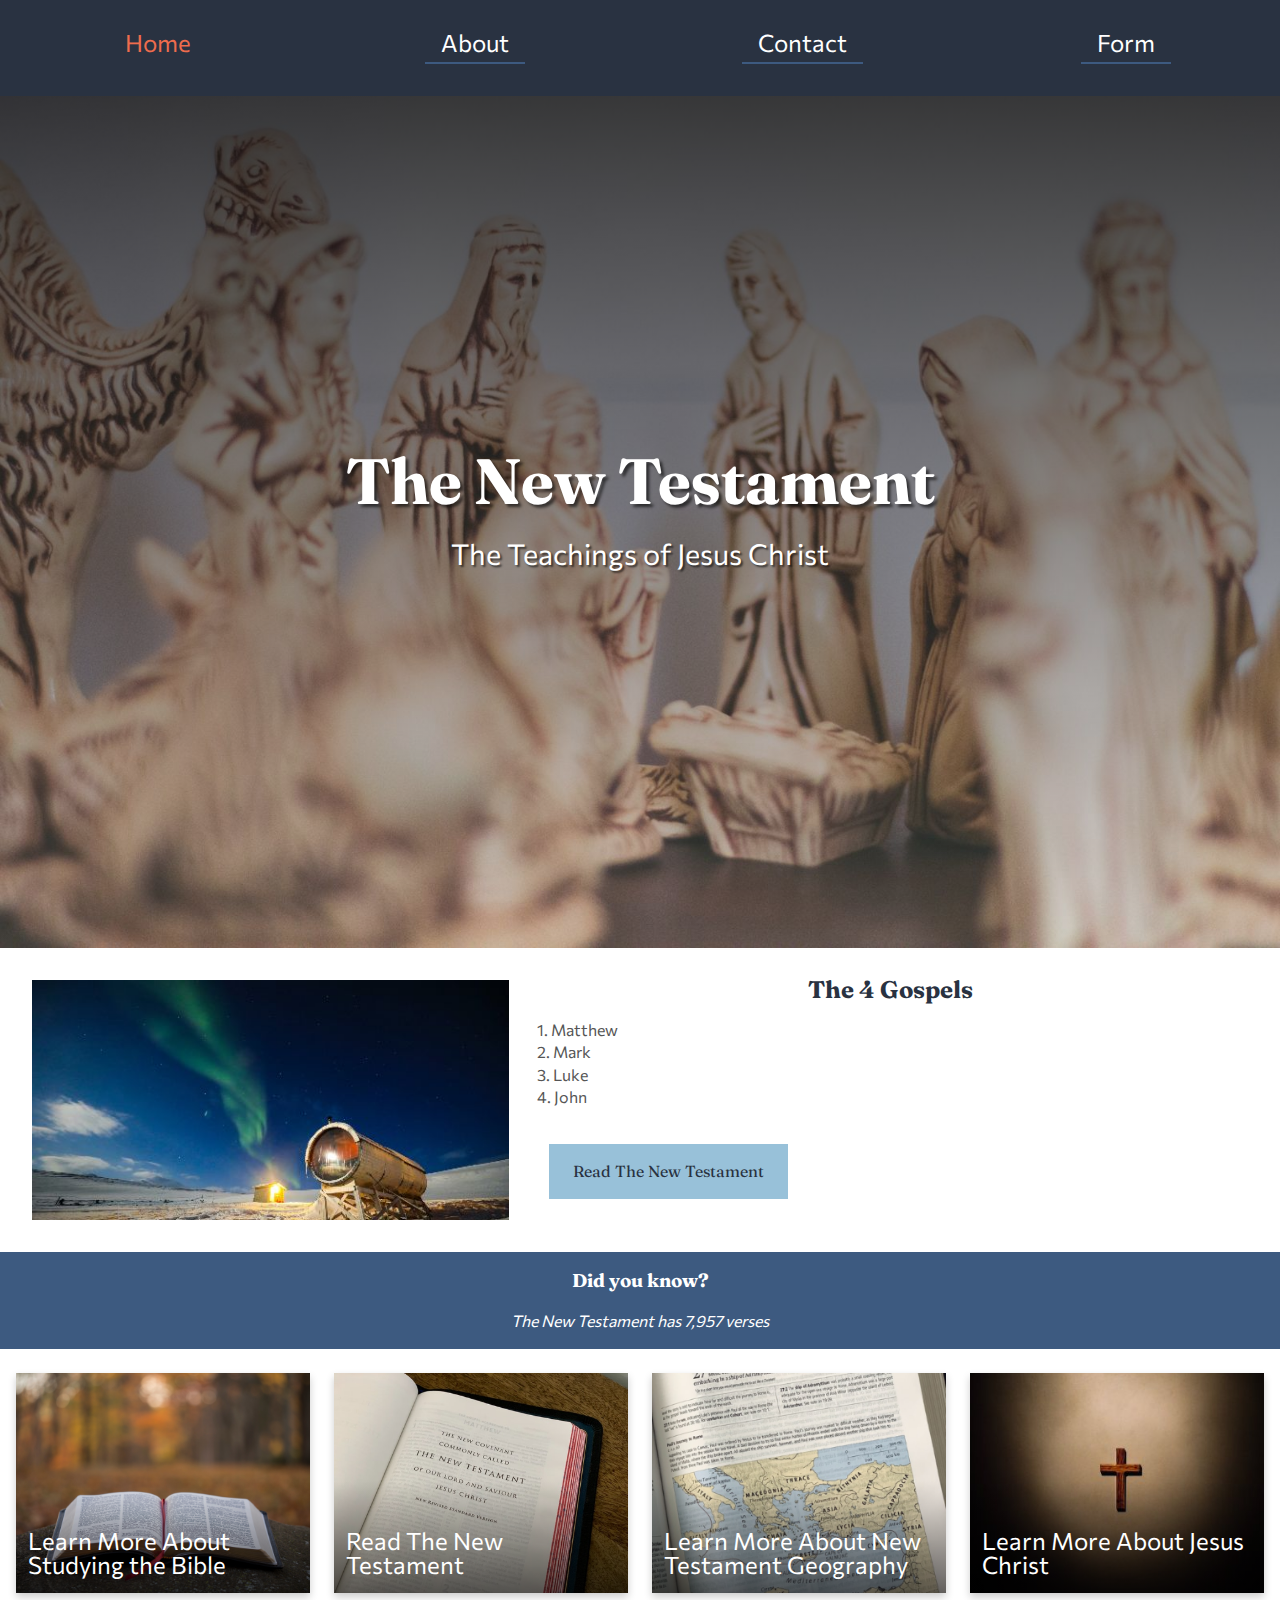
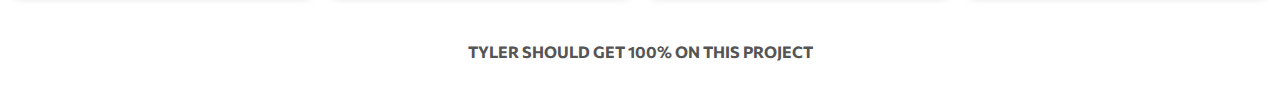
==== index.html @ 137e2f6b "commit" ====
<!DOCTYPE html>
<html lang="en">

<head>

    <meta charset="UTF-8">
    <meta http-equiv="X-UA-Compatible" content="IE=edge">
    <meta name="viewport" content="width=device-width, initial-scale=1.0">
    <meta name="description" content="This is a website for Tyler Sheffield's New Testament Project">
    <meta property="og:title" content="Tyler's New Testament Project" />
    <meta property="og:description" content="This is a website for Tyler Sheffield's New Testament Project" />
    <meta property="og:image" content="images/biblencross.svg">
    <meta property="og:type" content="website" />
    <meta property="og:url" content="https://tbsheff.github.io/NewTestamentPage/" />
    <meta property="og:site_name" content="The New Testament" />
    <link rel="apple-touch-icon" sizes="180x180" href="./apple-touch-icon.png">
    <link rel="icon" type="image/png" sizes="32x32" href="./favicon-32x32.png">
    <link rel="icon" type="image/png" sizes="16x16" href="./favicon-16x16.png">
    <link rel="manifest" href="./site.webmanifest">
    <link rel="shortcut icon" href="./favicon.ico">
    <link rel="stylesheet" href="Styles/normalize.css">
    <link rel="preconnect" href="https://fonts.googleapis.com">
    <link rel="preconnect" href="https://fonts.gstatic.com" crossorigin>
    <link
        href="https://fonts.googleapis.com/css2?family=Commissioner:wght@400;700&family=Fraunces:ital,wght@0,400;0,700;1,400&display=swap"
        rel="stylesheet">
    <link rel="stylesheet" href="Styles/main.css">
    <meta name="msapplication-TileColor" content="#da532c">
    <meta name="msapplication-config" content="./browserconfig.xml">
    <meta name="theme-color" content="#ffffff">
    <title>The New Testament</title>
    <script>
        window.addEventListener("DOMContentLoaded", () => {
            document.querySelector(".menu-icon").addEventListener("click", () => {
                document.querySelector(".main-menu").classList.toggle("menu-show");
            });
        });
    </script>
</head>
<body>
<header>
    <div class="main-menu">
        <div class="menu-icon">
            <svg viewbox="0 0 60 60" width="60px" height="60px">
                <line x1="5%" y1="50%" x2="95%" y2="50%" />
                <line x1="5%" y1="50%" x2="95%" y2="50%" />
            </svg>
        </div>
    <nav>
        <ul>
            <li>
                <div class="active-page">Home</div>
            </li>
            <li><a href="about">About</a></li>
            <li><a href="contact">Contact</a></li>
            <li><a href="form">Form</a></li>
        </ul>
    </nav>
    </div>
</header>


    
    <div class="hero">
        <picture>
            <source srcset="images/nativityscene1.jpg" media="(min-width: 901px)">
            <source srcset="images/stainedglass900.jpg" media="(min-width: 401px)">
            <source srcset="images/nativityscene400.jpg" media="(max-width: 400px)">
            <img src="images/mountain900.jpg" alt="Mountain Landscape">
        </picture>
        <div class="overlay">
            <div class="text-group">
                <h1>The New Testament</h1>
                <p>The Teachings of Jesus Christ</p>
            </div>
        </div>
    </div>

    <article class="panel">

        <div class="text-wrapper">
            <h2>The 4 Gospels</h2>

            <ol>
                <li>Matthew</li>
                <li>Mark</li>
                <li>Luke</li>
                <li>John</li>
            </ol>
            <a class="button" href="https://www.churchofjesuschrist.org/study/scriptures/nt?lang=eng" target="_blank"
                rel="noopener">Read The New Testament</a>
        </div>
            <div class="image-wrapper left">
                <img src="images/arcticscene.jpg" alt="The Northern Lights over an Arctic scene">
            </div>
    </article>

    <aside>
        <h3>Did you know?</h3>
        <!--  <figure> <img src="images/nightsky.jpg" alt="Night Sky">
            <figcaption>The Night Sky</figcaption> 
        </figure> -->
        <p><em>The New Testament has 7,957 verses</em></p>
    </aside>

    <div class="cards">
        <div class="card">
            <div class="img-wrapper">
                <a href=""><img src="images/biblelandscape.png" alt="Bible open on a table"></a>
            </div>
            <p>Learn More About Studying the Bible</p>
        </div>
        <div class="card">
            <div class="img-wrapper">
                <a href=""><img src="images/newtestamentcoverpage.png" alt="The New Testament Cover Page"></a>
            </div>
            <p>Read The New Testament</p>
        </div>
        <div class="card">
            <div class="img-wrapper">
                <a href=""><img src="images/biblemapsqr.png" alt="Bible Map"></a>
            </div>
            <p>Learn More About New Testament Geography</p>
        </div>
        <div class="card">
            <div class="img-wrapper">
                <a href=""><img src="images/cross.jpg" alt="Illuminated Cross"></a>
            </div>
            <p>Learn More About Jesus Christ</p>
        </div>
    </div>
    <footer>
        <p><strong>TYLER SHOULD GET 100% ON THIS PROJECT</strong></p>
    </footer>
</body>

</html>
---- Styles/main.css ----
:root {
    --burnt-sierra: #ee6c4d;
    --slate: #293241;
    --pale-cerulean: #98c1d9;
    --prussian-blue: #3d5a80;
}

* {
    box-sizing: border-box;
}

img {
    width: 100%;
    height: auto;
    display: block;
}

.button,
button {
    display: inline-block;
    text-align: center;
    background-color: var(--pale-cerulean);
    color: var(--slate);
    padding: 1em 1.5em;
    border: 1px solid #000;
    cursor: pointer;
    font-family: 'Fraunces', serif;
    margin-left: 50px;
    margin-top: 25px;
    margin-bottom: 25px;
    text-decoration: none;
    border: none;
    overflow: hidden;
    position: relative;
    transition: transform 300ms;
}

.button:hover,
button:hover {
    background-color: var(--burnt-sierra);
    color: var(--slate);
    transform: scale(0.8);
    overflow: hidden;
    text-decoration: none;
    border: none;


}

p {
    font-family: 'Commissioner', sans-serif;
    color: #555;
}

article {
    font-family: 'Commissioner', sans-serif;
    color: #555;
}

picture {
    margin: none;
    padding: none;
}

picture img {
    width: 100%;
    margin-left: none;
    padding-left: none;
}

body {
    font-family: 'Commissioner', sans-serif;
    color: #555;
    line-height: 1.4rem;
    display: flex;
    flex-direction: column;
    flex-wrap: wrap;
    flex: 1 1 0;
    margin: 0;
}

main {
    align-self: center;
    max-width: 45rem;
}

h1 {
    font-family: 'Fraunces', serif;
    color: var(--prussian-blue);
    line-height: 2rem;
    text-align: center;
}

h2 {
    font-family: 'Fraunces', serif;
    color: var(--slate);
    line-height: 1.2rem;
}

h3 {
    font-family: 'Fraunces', serif;
    color: var(--slate);
    line-height: 1.3rem;
}



ol {
    padding: 4px;
}

main {
    align-self: center;
    margin: 0;
    padding: 0 1rem;

}

head {
    padding-right: 1rem;
    padding-left: 1rem;
}

footer {
    margin-top: 3rem;
}

.cards {
    display: grid;
    grid-template-columns: repeat(auto-fit, minmax(200px, 1fr));
    grid-gap: 1rem;
    grid-auto-flow: dense;
    width: 100%;
    height: 100%;
    font-size: 2rem;
    line-height: 2rem;
    padding-left: 1rem;
    padding-right: 1rem;
    padding-top: 1.5rem;
}

.card {
    box-shadow: 0 4px 8px 0 rgba(0, 0, 0, 0.2);
    transition: 300ms;
    position: relative;
    overflow: hidden;
    width: 100%;
    height: 100%;
}



.card::after {
    display: inline-block;
    position: relative;

    width: 100%;
}

.img-wrapper {
    overflow: hidden;
    position: relative;
    object-fit: cover;
    display: block;
    aspect-ratio: 4 / 3;
    height: 100%;
    margin: 0;
}

.card a {
    display: block;
    width: 100%;
    height: 100%;
}

.card:hover {
    box-shadow: 0 4px 16px 0 rgba(0, 0, 0, 0.2);
    cursor: pointer;
}

.card:hover img {
    transform: scale(1.2);
    filter: grayscale(0.9);
    transition: 500ms;
}

.card:hover::after img {
    background-image: linear-gradient(to top, white, black);
    opacity: 0.85;
    content: '';
    position: absolute;
}

.card img {
    height: 100%;
    transition: transform 500ms;
    object-fit: cover;
}

.card p {
    position: absolute;
    bottom: 0;
    left: 0;
    right: 0;
    color: #fff;
    background: linear-gradient(to bottom,
            transparent 0,
            rgba(0, 0, 0, 0.6) 100%);
    padding: 3rem .75rem 1rem;
    z-index: 1;
    margin: 0;
}

/* .card:hover p {
    position: absolute;
  bottom: 0;
  left: 0;
  right: 0;
  color: #fff;
  background: linear-gradient(
    to bottom,
    transparent 0,
    rgba(0, 0, 0, 0.6) 100%
  );
  padding: 3rem .5rem .75rem;
  z-index: 1;
} */

.hero {
    position: relative;
    width: 100vw;
}

.hero .overlay {
    display: flex;
    position: absolute;
    align-items: center;
    top: 0;
    bottom: 0;
    left: 0;
    right: 0;
    padding-bottom: 1.5rem;
    background: linear-gradient(to bottom, rgba(0, 0, 0, 0.75), transparent 100%);
}

.hero .text-group {
    text-align: center;
    width: 100%;
    margin-top: 2rem;
}

.hero h1 {
    margin: 0;
    color: white;
    font-size: 4rem;
    line-height: 3.5rem;
    text-shadow: 3px 3px 3px rgba(0, 0, 0, 0.6);
}


.hero p {
    font-family: "Commissioner", sans-serif;
    color: white;
    font-size: 1.8rem;
    line-height: 2rem;
    text-shadow: 2px 2px 2px rgba(0, 0, 0, 0.6);
}


.form {
    background-color: #ddd;
    height: 100%;
}

.loader {
    width: 90px;
    height: 90px;
    display: flex;
    flex-wrap: wrap;
    align-items: center;
    justify-content: center;
    position: fixed;
    top: 50vh;
    left: 50vw;
    margin-top: -45px;
    margin-left: -45px;
    padding: 0;
    align-self: center;
}

.loader div {

    width: 30px;
    height: 30px;
    background-color: var(--burnt-sierra);
    animation: cube-grid 1300ms infinite ease-in-out;
}

.loader div:nth-child(1) {
    animation-delay: 200ms;
}

.loader div:nth-child(2) {
    animation-delay: 300ms;
}

.loader div:nth-child(3) {
    animation-delay: 400ms;
}

.loader div:nth-child(4) {
    animation-delay: 100ms;
}

.loader div:nth-child(5) {
    animation-delay: 200ms;
}

.loader div:nth-child(6) {
    animation-delay: 300ms;
}

.loader div:nth-child(7) {
    animation-delay: 0s;
}

.loader div:nth-child(8) {
    animation-delay: 100ms;
}

.loader div:nth-child(9) {
    animation-delay: 200ms;
}



.form .svg {
    position: relative;
}

.cross {
    padding: 1rem;
}

nav ul {
    margin: 0;
    padding: 0;
    display: flex;
    list-style-type: none;
    justify-content: space-around;
    gap: 0rem;
    flex: 2 1 0;
}

nav {
    background-color: var(--slate);
    width: 100%;
    font-size: 1.5rem;
    padding-bottom: 1rem;
}

nav li {
    color: white;
    padding: 1rem;
    display: block;
    position: relative;
    align-self: center;
    list-style-type: none;
}

nav a {
    display: inline-block;
    padding: 1rem;
    padding-bottom: 0.5rem;
    color: white;
    margin: 0;
}

nav li:hover {
    transform: grayscale(70%);
}

footer {
    padding: 2rem;
    justify-content: center;
    text-align: center;
    margin: 0;
    overflow: hidden;
}

aside {
    text-align: center;
    background-color: var(--prussian-blue);
    color: white;
}

aside p {
    color: white;
}

aside h3 {
    color: white;
}

ol {
    list-style-position: inside;
}

.active-page {
    padding: 1rem;
    padding-bottom: 0.5rem;
}





.main-menu .menu-icon {
    position: fixed;
    top: 1.5rem;
    left: 1.5rem;
    width: 60px;
    height: 60px;
    background-color: rgba(0, 0, 0, 0.8);
    border-radius: 50%;

    display: flex;
    align-items: center;
    justify-content: center;
    z-index: 2;
}

.main-menu svg {
    stroke: var(--burnt-sierra);
    stroke-width: 4px;
    stroke-linecap: round;
    padding: 12px;
}

.main-menu svg line {
    transform-origin: center;
    transition: transform 200ms ease;
}

.main-menu svg line:first-child {
    transform: translateY(8px);
}

.main-menu svg line:last-child {
    transform: translateY(-8px);
}

.menu-show .menu-icon {
    background-color: transparent;
}

.menu-show svg line {
    stroke: white;
    stroke-width: 5px;
}

.menu-show svg line:first-child {
    transform: rotate(135deg);
}

.menu-show svg line:last-child {
    transform: rotate(-135deg);
}

nav {
    margin: 2rem 1.5rem 6rem;
    position: fixed;
    top: 0;
    left: 0;
    right: 0;
    bottom: 0;
    margin: 0;
    background-color: var(--prussian-blue);
    display: flex;
    transform: translateX(-100vw);
    transition: transform 400ms;
    z-index: 1;
}

.menu-show nav {
    transform: translateX(0);
}

nav ul {
    display: flex;
    justify-content: center;
    gap: 2rem;
    list-style-type: none;
    flex-direction: column;
    margin: 0 auto;
    padding: 0;
    padding-top: 1rem;
    max-width: 80rem;

}

nav a {
    display: block;
    padding: 1rem;
    font-size: 1.4rem;
    color: floralwhite;
}

nav a:not([href]) {
    color: white;
}


nav a[href]:hover {
    color: whitesmoke;
}

nav a {
    height: 100%;
    border-bottom: 2px solid var(--prussian-blue);
    font-size: 1em;
    transition: all 0.25s linear;
    position: relative;
    text-decoration: none;
    padding-bottom: -3px;
    color: white;
}


.active-page {
    color: var(--burnt-sierra);
}

.panel {
    max-width: none;
    display: flex;
    flex-wrap: nowrap;
    justify-content: space-around;
    align-items: flex-start;
    height: auto;
    flex-direction: column-reverse;
    margin-top: 2rem;
    padding: 1rem;
    padding-bottom: 3rem;
    gap: 2rem;

}

.panel .button {
    align-self: center;
    margin: 1rem;
}

.panel .image-wrapper {
    flex: 1 1 0%;
}

.panel .text-wrapper {
    flex: 1 1 0%;

}

.panel h2 {
    margin: 0;
    text-align: center;
}

.left {
    order: 0;
}



@keyframes cube-grid {

    0%,
    70%,
    100% {
        transform: scale(1);
    }

    35% {
        transform: scale(0);
        opacity: 0.6;

        transform: scale3D(0, 0, 1, 45deg);
        opacity: 0.1;
    }
}

section {
    margin: 0 1rem;
}

form {
    display: grid;
    align-items: center;
}



fieldset {
    display: grid;
    grid-template-columns: min-content 1fr;
    grid-column-gap: 0.75rem;

    grid-row-gap: 0.75rem;
    border: none;
    margin: 0;
    padding: 0;
}

form input,
fieldset,
textarea {
    margin-bottom: 1rem;
}

legend {
    grid-column: 1 / span 2;
    margin-bottom: 1rem;
}

form button {
    border-radius: 5%;
    margin: 0;
    margin-bottom: 1rem;
    justify-self: center;
}

input:hover,
input:focus {
    background-color: lightyellow;
}

input:focus {
    border-color: transparent;
    outline: 1px solid green;
}

input[type=checkbox] {
    appearance: none;
    -webkit-appearance: none;
    width: 24px;
    height: 24px;
    border-radius: 20%;
    position: relative;
    border: 1px solid var(--burnt-sierra);
}

input[type=checkbox]:checked {
    background-color: var(--burnt-sierra);
}

input[type=checkbox]::after {
    content: "";
    display: block;
    position: absolute;
    width: 6px;
    height: 14px;
    border-bottom: 2px solid white;
    border-right: 2px solid white;
    left: 8px;
    top: 1px;
    opacity: 0;
    transform: rotate(45deg);
    transition: opacity 200ms;
}

input[type=checkbox]:checked::after {
    opacity: 1;
}

input[type=radio] {
    appearance: none;
    width: 15px;
    height: 15px;
    border: 1px solid var(--burnt-sierra);
    border-radius: 50%;
    align-items: center;
    position: relative;
    margin: 0;
}

input[type=radio]:checked {
    background-color: var(--burnt-sierra);
}

.fav-gospel>label {
    position: relative;
    bottom: 16%
}

section {
    display: flex;
    flex-direction: column;
    gap: 2rem;
    margin: 0 1rem;
}


input[type=text],
input[type=email],
input[type=tel],
textarea {
    background-color: var(--pale-cerulean);
    opacity: 50%;
}

.hidden {
    display: none !important;
}

.success-message {
    font-size: 2rem;
    text-align: center; 
    line-height: 2.5rem;
}





@media (min-width: 600px) {
    section {
        flex-direction: row;
        align-items: flex-start;
    }

    .main-menu .menu-icon {
        display: none;
    }

    nav ul {
        margin: 0;
        padding: 0;
        display: flex;
        flex-direction: row;
        list-style-type: none;
        justify-content: space-around;
        gap: 0rem;
        flex: 2 1 0%;
    }

    nav {
        background-color: var(--slate);
        width: 100%;
        font-size: 1.5rem;
        padding-bottom: 1rem;
        transform: translateX(0);
        transition: 0;
        flex-direction: row;
        position: relative;
    }

    nav li {
        color: white;
        padding: 1rem;
        display: block;
        position: relative;
        height: 100%;
        align-self: center;
        list-style-type: none;
    }

    nav a {
        display: inline-block;
        padding: 1rem;
        padding-bottom: 0.5rem;
        color: white;
        margin: 0;
    }

    nav li:hover {
        transform: grayscale(70%);
    }

    nav a {
        height: 100%;
        border-bottom: 2px solid var(--prussian-blue);
        font-size: 1em;
        transition: all 0.25s linear;
        position: relative;
        text-decoration: none;
        padding-bottom: -3px;
        color: white;
    }

    nav a::before {
        content: "";
        display: block;
        width: 100%;
        height: 2px;
        background-color: var(--burnt-sierra);
        position: absolute;
        left: 0;
        bottom: -2px;
        transform-origin: left;
        transform: scale(0);
        transition: 0.25s linear;
        transform-origin: right;
    }

    nav a:hover::before {
        transform: scale(1);
        transform-origin: left;
    }

    .cards {
        flex-direction: row;
        flex-wrap: wrap;
        justify-content: center;
        gap: 2rem;
        font-size: 1.5rem;
        line-height: 1.5rem;
    }

    .card {
        flex-direction: row;
        flex-basis: 40%;
    }

    .panel {
        flex-direction: row;
        gap: 1.5rem;
        margin: 2rem;
        padding: 0;
        overflow: hidden;
    }

    .panel .left {
        order: -1;
    }

    .panel .text-wrapper {
        flex: 1 1 60%;
    }

    .panel .image-wrapper {
        flex: 1 1 40%;
    }

    .cards {
        grid-template-columns: 1fr 1fr;
        grid-template-rows: 1fr 1fr;
    }
}

@media (min-width: 1000px) {
    .cards {
        grid-template-columns: 1fr 1fr 1fr 1fr;
        grid-template-rows: 1fr;
        grid-gap: 1.5rem;
    }
}
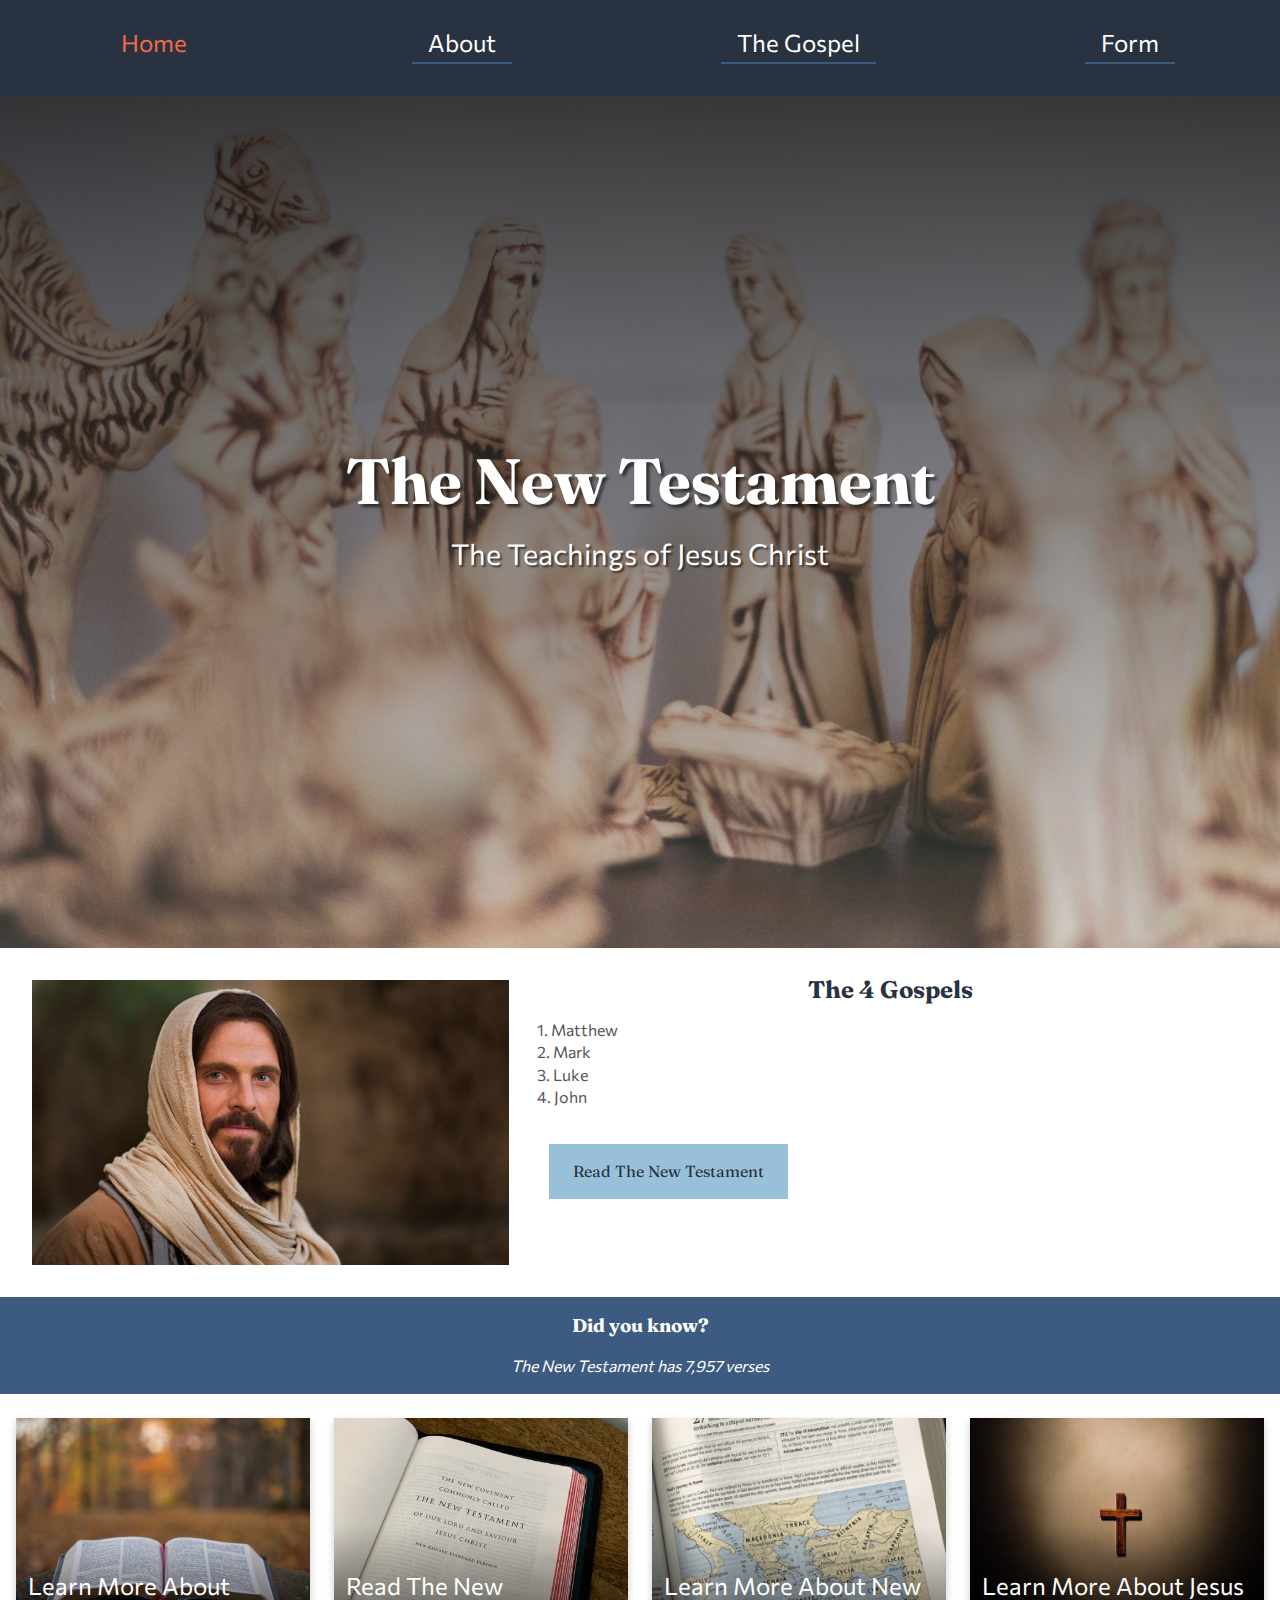
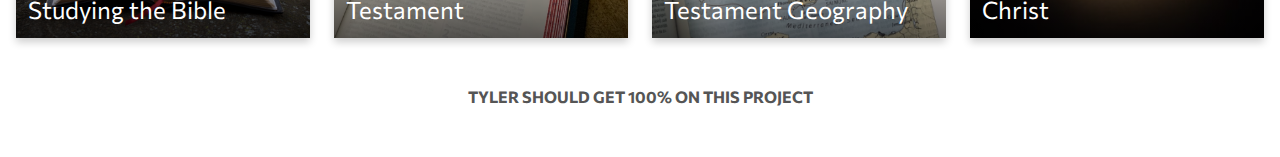
==== commit 504aeb0f: "commit" ====
--- a/index.html
+++ b/index.html
@@ -52,7 +52,7 @@
                 <div class="active-page">Home</div>
             </li>
             <li><a href="about">About</a></li>
-            <li><a href="contact">Contact</a></li>
+            <li><a href="contact">The Gospel</a></li>
             <li><a href="form">Form</a></li>
         </ul>
     </nav>
@@ -91,7 +91,7 @@
                 rel="noopener">Read The New Testament</a>
         </div>
             <div class="image-wrapper left">
-                <img src="images/arcticscene.jpg" alt="The Northern Lights over an Arctic scene">
+                <img src="images/pictures_of_jesus.jpeg" alt="Portrait of Jesus">
             </div>
     </article>
 
@@ -106,25 +106,29 @@
     <div class="cards">
         <div class="card">
             <div class="img-wrapper">
-                <a href=""><img src="images/biblelandscape.png" alt="Bible open on a table"></a>
+                <a href="https://www.churchofjesuschrist.org/study/scriptures/study-helps?lang=eng" target="_blank"><img
+                        src="images/biblelandscape.png" alt="Bible open on a table"></a>
             </div>
             <p>Learn More About Studying the Bible</p>
         </div>
         <div class="card">
             <div class="img-wrapper">
-                <a href=""><img src="images/newtestamentcoverpage.png" alt="The New Testament Cover Page"></a>
+                <a href="https://www.churchofjesuschrist.org/study/scriptures/nt?lang=eng" target="_blank"><img
+                        src="images/newtestamentcoverpage.png" alt="The New Testament Cover Page"></a>
             </div>
             <p>Read The New Testament</p>
         </div>
         <div class="card">
             <div class="img-wrapper">
-                <a href=""><img src="images/biblemapsqr.png" alt="Bible Map"></a>
+                <a href="https://catholic-resources.org/Bible/NT_Geography.htm" target="_blank"><img src="images/biblemapsqr.png"
+                        alt="Bible Map"></a>
             </div>
             <p>Learn More About New Testament Geography</p>
         </div>
         <div class="card">
             <div class="img-wrapper">
-                <a href=""><img src="images/cross.jpg" alt="Illuminated Cross"></a>
+                <a href="https://www.churchofjesuschrist.org/comeuntochrist" target="_blank"><img src="images/cross.jpg"
+                        alt="Illuminated Cross"></a>
             </div>
             <p>Learn More About Jesus Christ</p>
         </div>
--- a/Styles/main.css
+++ b/Styles/main.css
@@ -718,7 +718,10 @@
 }
 
 
-
+.gospeltyler p {
+    margin-top: 4rem;
+    font-size: larger;
+}
 
 
 @media (min-width: 600px) {
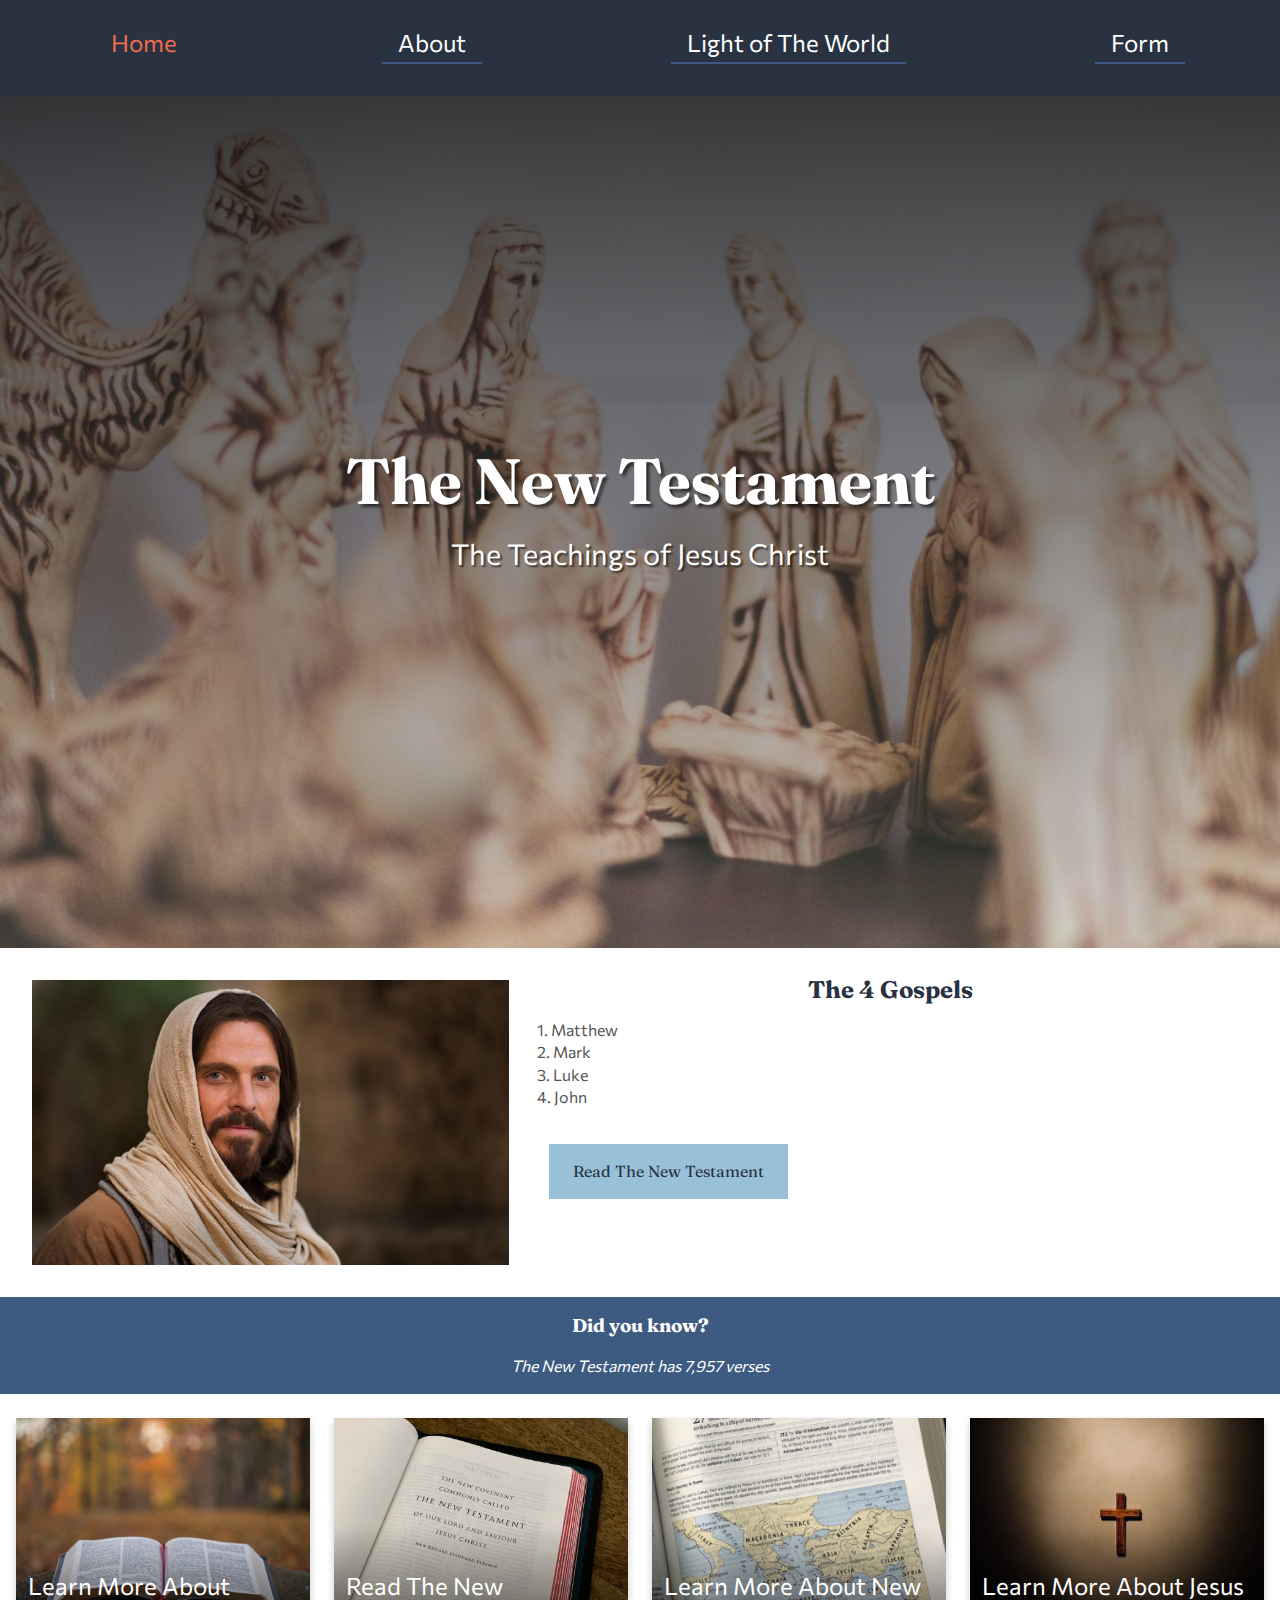
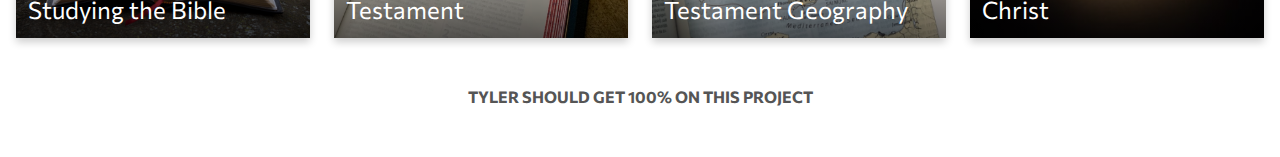
==== commit 0673a92b: "commit" ====
--- a/index.html
+++ b/index.html
@@ -52,7 +52,7 @@
                 <div class="active-page">Home</div>
             </li>
             <li><a href="about">About</a></li>
-            <li><a href="contact">The Gospel</a></li>
+            <li><a href="contact">Light of The World</a></li>
             <li><a href="form">Form</a></li>
         </ul>
     </nav>
